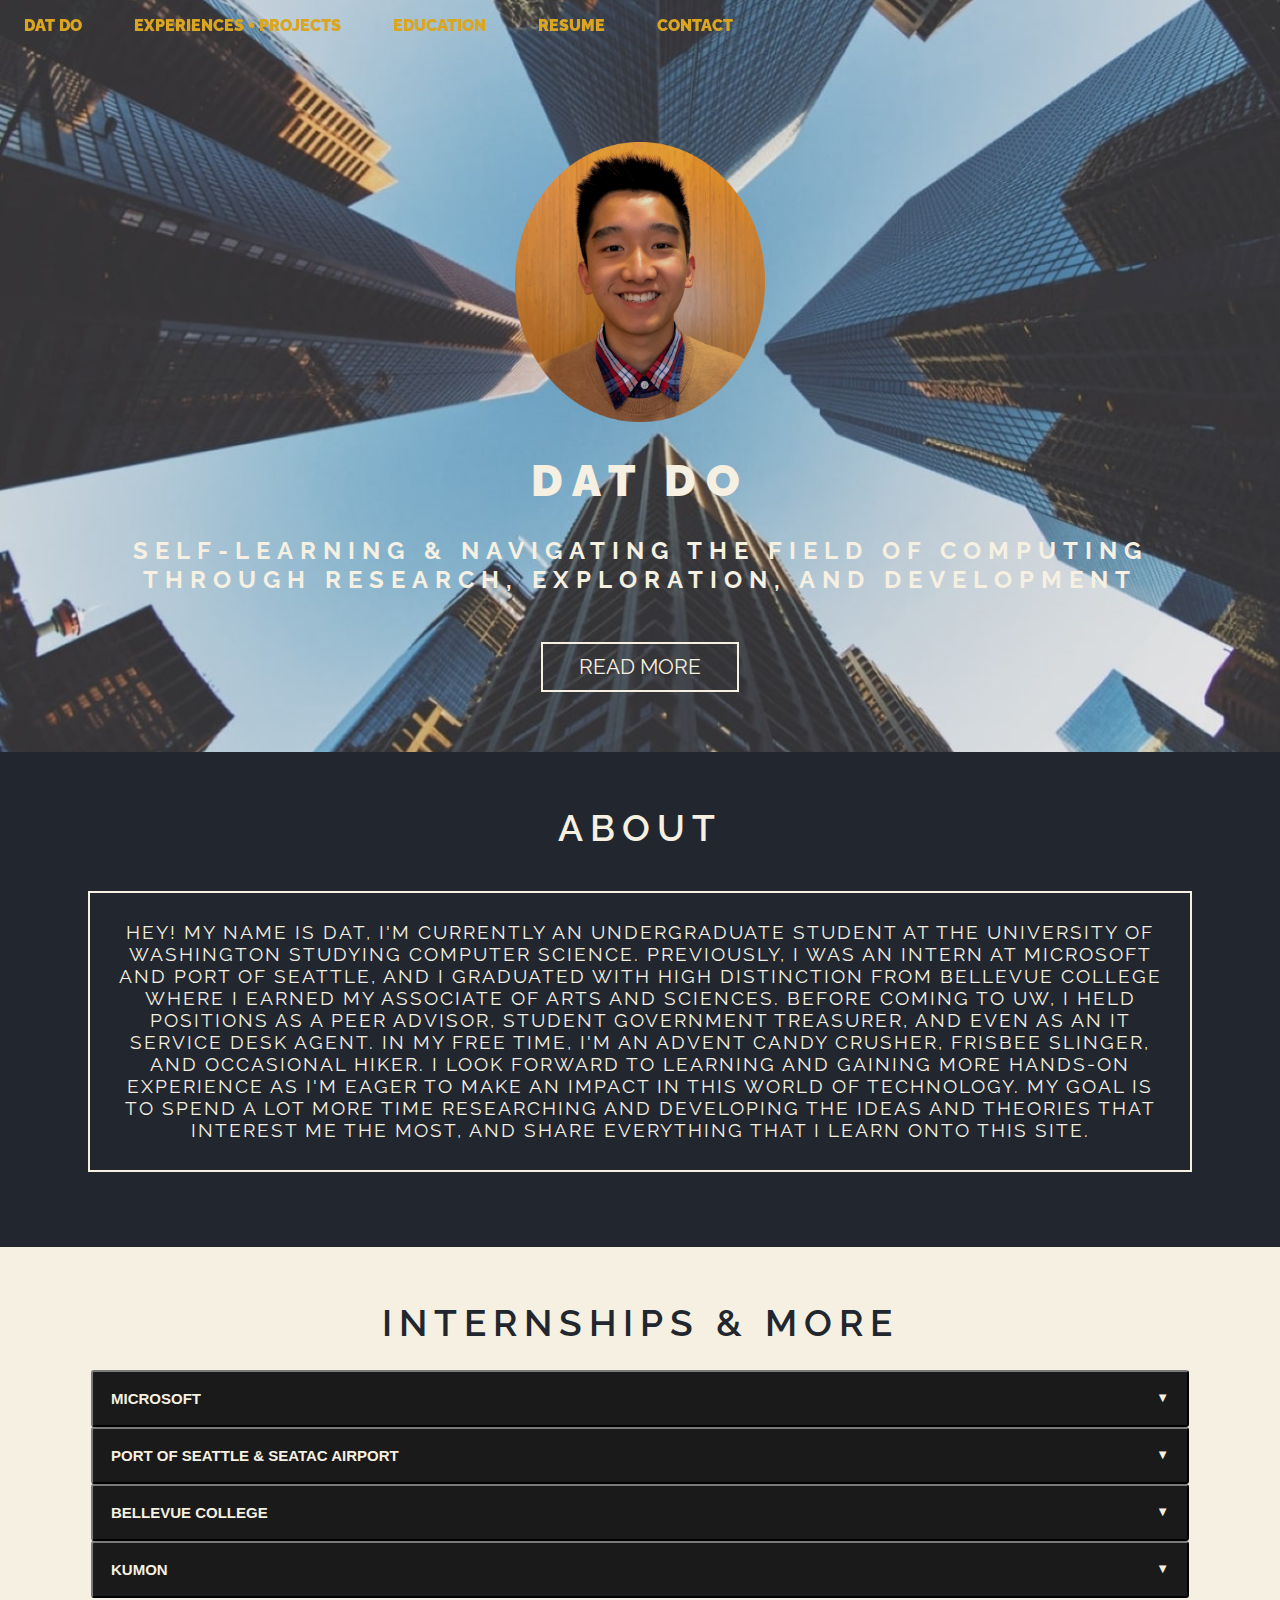
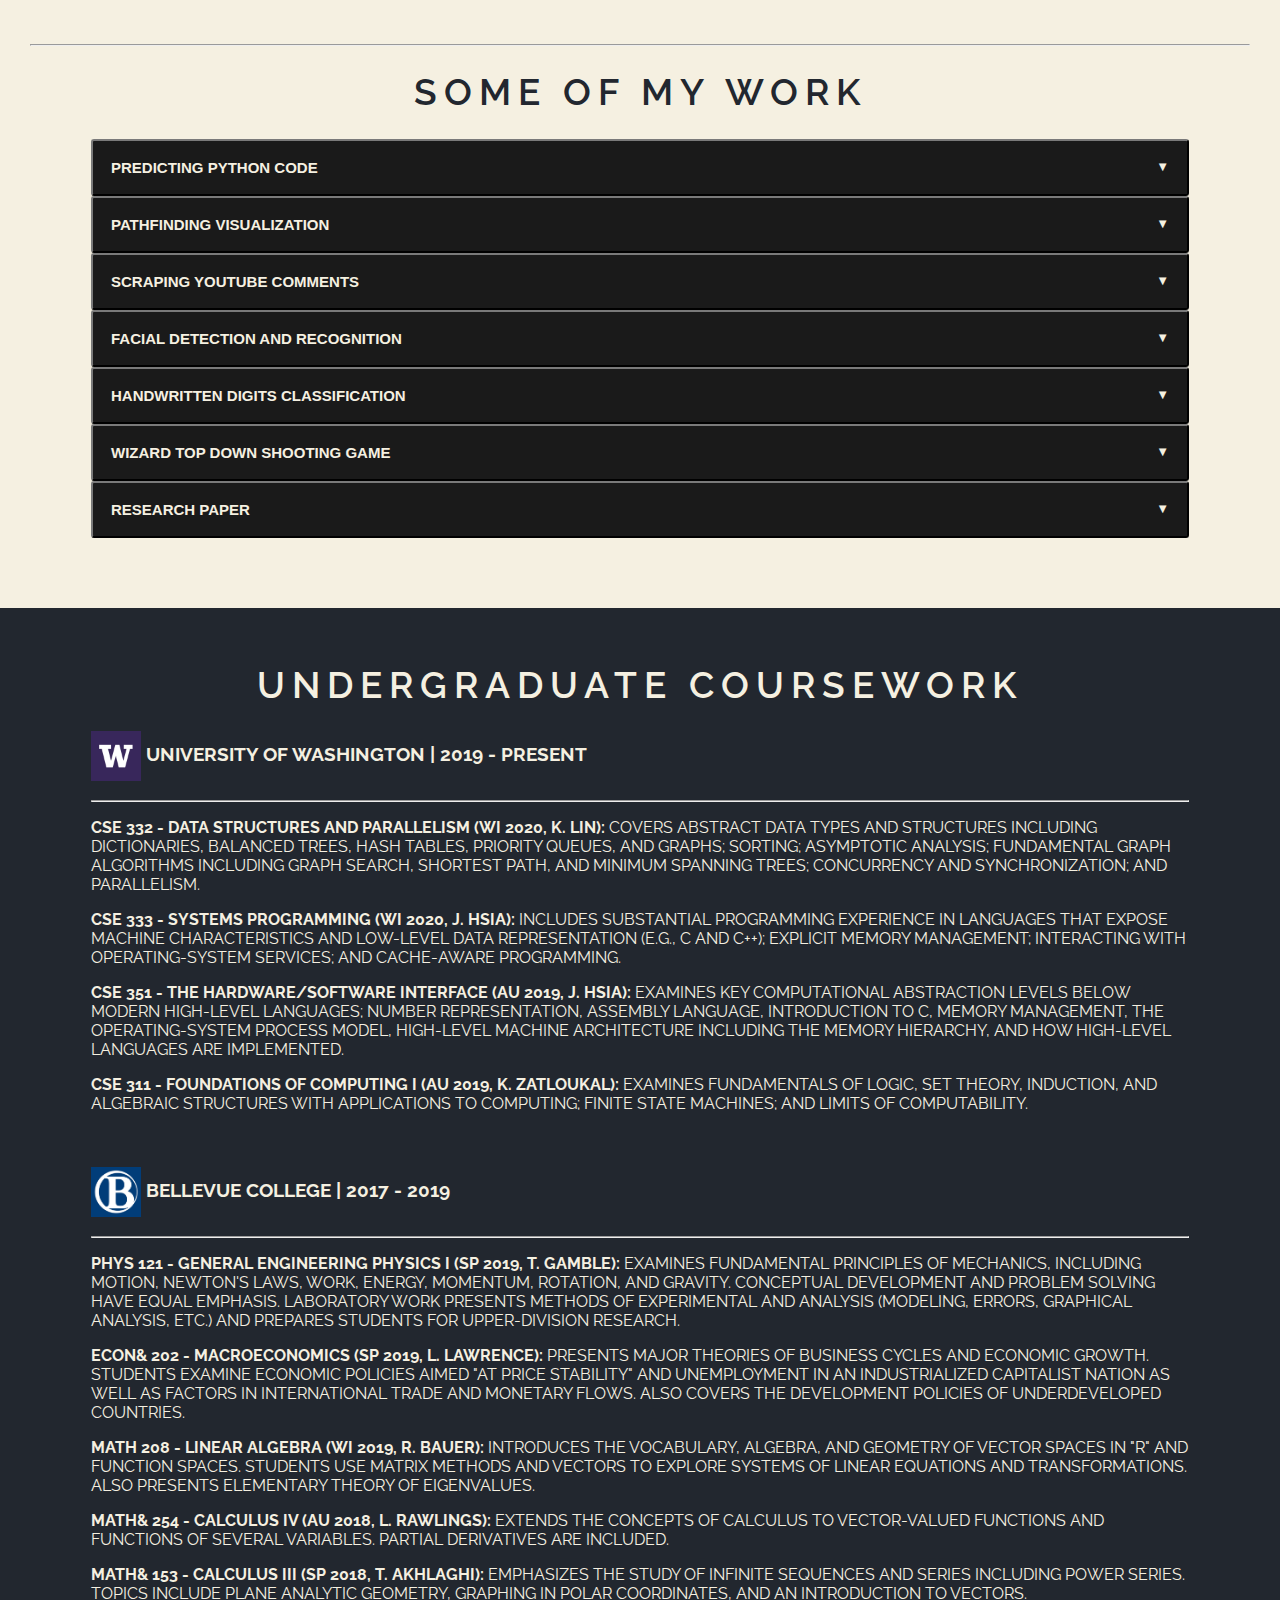
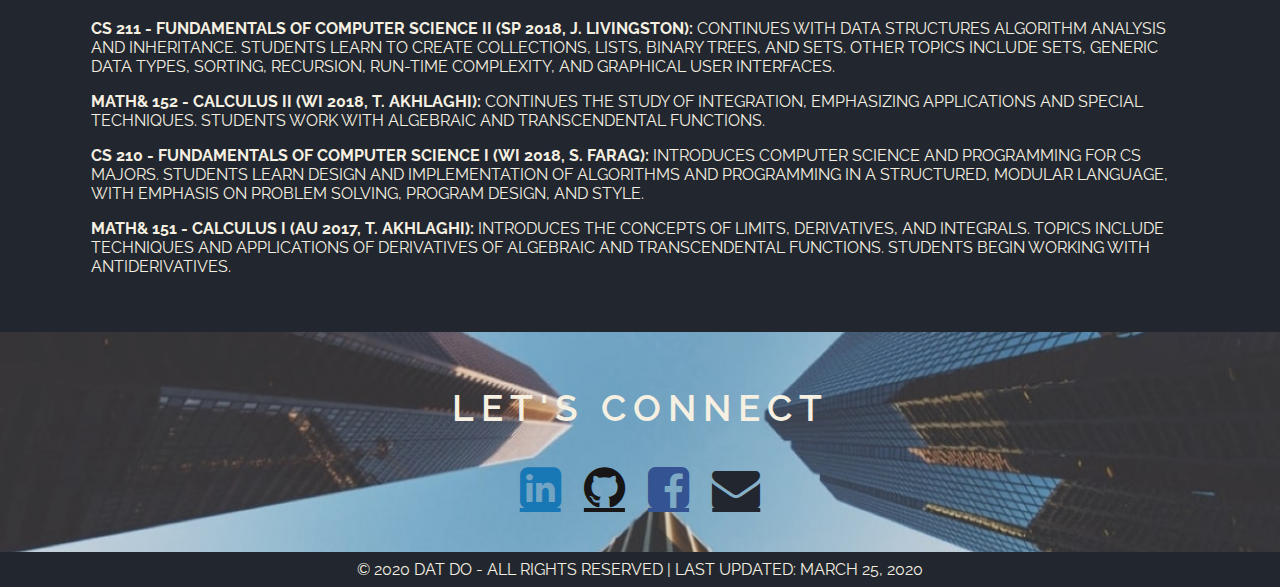
==== index.html @ 04da2ca2 "Minor updates." ====
<!doctype html>

<html lang="en">

    <head>
        <title>Dat Do</title>
        <meta name="title" content="Dat Do">
        <meta name="description" content="Self-learning & navigating the field of computing through research, exploration, 
		    and development">
        <meta name="author" content="Dat Do">
        <meta name="url" content="https://datddo.com"/>
        <meta name="image" content="images/header.jpg">

        <meta charset="UTF-8">
        <meta name="viewport" content="width=device-width, initial-scale=1">

        <link rel="icon" href="images/header.jpg">
        <link rel="stylesheet" type="text/css" href="css/styles.css">
        <link rel="stylesheet" type="text/css" href="https://cdnjs.cloudflare.com/ajax/libs/font-awesome/4.7.0/css/font-awesome.min.css">

        <script src="https://code.jquery.com/jquery-3.3.1.js"></script>
        <script src="scripts/animate_scrolling.js"></script>
        <script src="scripts/navbar_color.js"></script>
    </head>

    <body>
        <nav>        
            <ul>
                <li><a href="#intro"><strong>Dat Do</strong></a></li>
                <li><a href="#portfolio"><strong>Experiences + Projects</strong></a></li>
                <li><a href="#education"><strong>Education</strong></a></li>
                <li><a href="resume/DatDoResume.pdf" target="_blank"><strong>Resume</strong></a></li>
                <li><a href="#connect" target="_blank"><strong>Contact</strong></a></li>
            </ul>
        </nav>

        <section class="home-hero" id="intro">
            <img src="images/DatDo.png" style="height:280px; width:250px" alt="">
            <h1 class="title">Dat Do</h1>
            <div class="container">
                <h1 class="intro">Self-learning & navigating the field of computing through research, exploration, 
				and development</h1>
                <a href="#about" class="button button-accent">Read More</a>
            </div>
        </section>

        <section class="home-about" id="about">
            <div class="container">
                <h1>About</h1>
                <div class="home-about-textbox">
                    <p>Hey! My name is Dat, I'm currently an undergraduate student at the University of Washington studying Computer
                    Science. Previously, I was an intern at Microsoft and Port of Seattle, and I graduated with high distinction from
                    Bellevue College where I earned my Associate of Arts and Sciences. Before coming to UW, I held positions as a Peer
                    Advisor, Student Government Treasurer, and even as an IT Service Desk Agent. In my free time, I'm an advent Candy 
                    Crusher, frisbee slinger, and occasional hiker. I look forward to learning and gaining more hands-on experience as 
                    I'm eager to make an impact in this world of technology. My goal is to spend a lot more time researching and 
                    developing the ideas and theories that interest me the most, and share everything that I learn onto this site.</p>
                </div>
            </div>
        </section>

        <section class="portfolio" id="portfolio">
            <h1>Internships & More</h1>
            <div class="container">
                <button class="accordion">Microsoft</button>
                <div class="panel">
                    <img src="images/microsoft.png" style="width:50px; height:50px; display: inline; vertical-align: middle; 
                    margin-top: 0em;" alt=""/><br>
                    <br><strong>High School Software Engineering Intern</strong><br>
                    June 2019 - September 2019<br>
                    Redmond, WA<br>
                    <br>Worked on the Data + AI Team under Visual Studio Dev Tools. Launched and maintained a machine learning 
                        contest platform, empowering developers and data scientists alike to cooperate and solve problems through 
                        building novel machine learning models. Engineered Continuous Integration/Continuous Delivery to automate 
                        our team’s process of going from new commits in the source code to live production, eliminating much of 
                        the initial manual overhead involving dev environment setup and testing. Built a contest-winning Seq2Seq 
                        Frequency Model to predict Python code based on 2,000 top-starred GitHub repos. Learned to utilize Azure 
                        cloud services (DevOps, Pipelines, Resources, etc.), leverage open-source, and commit quality code.
                </div>
                <button class="accordion">Port of Seattle & SeaTac Airport</button>
                <div class="panel">
                    <img src="images/portofseattle.png" style="width:50px; height:50px; display: inline; vertical-align: middle; 
                    margin-top: 0em;" alt=""/><br>
                    <br><strong>Machine Learning Intern</strong><br>
                    July 2018 - September 2018<br>
                    Seattle, WA<br>
                    <br>Actively contributed to the Air Cargo Computer Vision prototype in implementing a COCO-trained model over 
                        cargo and aircraft images at Sea-Tac Airport. Security cameras are then implemented to accurately detect 
                        the cargo and aircrafts on the airfield, ensuring proper operations. Additionally defined and implemented 
                        a Facial Detection and Recognition system to further enhance skills/knowledge of computer vision, a 
                        Convolutional Neural Network to classify handwritten digits, and an NLTK model to perform text sentiment 
                        analysis on Twitter tweets. Worked closely with the Solution Designs Cohort as a Project Manager to support 
                        the Airport Innovation team in building an Alexa Skills Kit for Sea-Tac Airport passengers; the Skills Kit 
                        could provide information such as flight information, checkpoint wait times, concessions, parking, and more.
                </div>
                <button class="accordion">Bellevue College</button>
                <div class="panel">
                    <img src="images/bellevuecollege.jpg" style="width:50px; height:50px; display: inline; vertical-align: middle; 
                    margin-top: 0em;" alt=""/><br>
                    <br><strong>IT Service Desk Agent</strong><br>
                    March 2019 - June 2019<br>
                    Bellevue, WA<br>
                    <br>Assisted students, faculty, and administrative staff in resolving various technology-related problems including 
                        but not limited to: remote access services, Canvas Learning Management System, and software/hardware 
                        troubleshooting.<br>
                    <br><hr>
                    <br><strong>Treasurer of Associated Student Government</strong><br>
                    September 2018 - January 2019<br>
                    Bellevue, WA<br>
                    <br>Held responsibility for the overall administration of the Associated Student Government budget with over $500,000 
                        from four different budget accounts, enabling clubs/programs to operate and grow in and outside of the college. 
                        Led meetings as Chair of the Services & Activities Fee Committee to review and approve funding requests based on 
                        needs and available budget. Reported on a weekly basis to the Executive Committee as well as the Associated Students 
                        of Bellevue College.<br>
                    <br><hr>
                    <br><strong>Peer Advisor / Student Ambassador</strong><br>
                    September 2017 - June 2018<br>
                    Bellevue, WA<br>
                    <br>Provided crucial knowledge of the admissions process to over 200 students per academic quarter through giving Tours, 
                        Information Sessions, and New Student Orientations. Assisted with various services and systems within the Student 
                        Central department including but not limited to: handling Official Transcripts and documentation, managing Client 
                        Relationship Management (CRM) tool, and filing Financial Aid data. FERPA trained to deal with various confidential 
                        documents and information.
                </div>
                <button class="accordion">Kumon</button>
                <div class="panel">
                    <img src="images/kumon.jpg" style="width:50px; height:50px; display: inline; vertical-align: middle; 
                    margin-top: 0em;" alt=""/><br>
                    <br><strong>Center Assistant</strong><br>
                    January 2017 - August 2017<br>
                    Renton, WA<br>
                    <br>Assisted and tutored ~35 students in basic Math and Reading/Writing skills. Graded bi-weekly assignments and homework.
                </div>
            </div>
            <br><br><hr>
            <h1>Some of my work</h1>
            <div class="container">
                <button class="accordion">Predicting Python Code</button>
                <div class="panel">
                    <p>Project Insight: Sequence-to-Sequence Frequency model used to predict Python code. Dataset given consisted of tokenized Python 
                        code with method headers and invocators identified to eliminate the process of parsing on the participants' end. 
                        The goal is to give the top 5 suggestions whenever a "TOKEN_TO_PREDICT" is encountered in the tokenized files.
                        Approach was initially to use a Compact Prediction Tree but later optimized to eliminate the use of a tree in 
                        favor of a list. This is because any sequence is guaranteed to be 2 elements long with the first being the 
                        method header and the second being the method invocator. It was unncessary to traverse through a tree with 
                        every retrieval of a method invocator. Using a list allows for constant retrievals, and thus, faster when 
                        there are over hundreds of thousands of sequences (even millions). The tokenized Python code was extracted 
                        from roughly 2000 starred Github repos. Tech Stack: Python, Tree/List/Dictionary Data Structures, CPT, etc.
                    <a href="https://github.com/dddat1017/Compact-Prediction-Tree" target="_blank">Learn more!</a></p>
                </div>
                <button class="accordion">PathFinding Visualization</button>
                <div class="panel">
                    <p>Project Insight: Find the shortest path from a 'starting' cell to an 'exit' cell using the Breadth-First Search 
                    (BFS) algorithm. This implementation utlized a queue to traverse through all the possible "nodes", or cells, 
                    from the start to the exit. 
                    Tech stack: JavaScript, JQuery, Queue, etc. <a href="https://github.com/dddat1017/PathFinding-Visualization" 
                    target="_blank">Learn more!</a></p>
                    <a href="pathfind/" target="_blank">Check it out!</a><br>
                    <img src="images/path.gif" style="width:500px; max-width:100%; margin:15px;" alt=""/>
                </div>
                <button class="accordion">Scraping Youtube Comments</button>
                <div class="panel">
                    <p>Project Insight: Scrape data (comments) from any Youtube video. Uses a browser automator to work with the 
                    dynamics of Youtube web pages. Note, only the <em>comments</em> will be extracted, not any of the replies 
                    that may be under a comment. Tech stack: Python, Selenium, etc. 
                    <a href="https://github.com/dddat1017/Scraping-Youtube-Comments" target="_blank">Learn more!</a></p>
					<img src="images/YTcomments.gif" style="width:450px; max-width:100%; max-height:70%;" alt=""/>
					<img src="images/scraping.gif" style="width:450px; max-width:100%;" alt=""/>
                </div>
                <button class="accordion">Facial Detection and Recognition</button>
                <div class="panel">
                    <p>Project Insight: Computer vision model that detects and recognizes real-life human faces. A neat implementation 
                    to this is that it collects and trains data almost instantaneously. Tech stack: Python, OpenCV, etc. 
                    <a href="https://github.com/dddat1017/Facial-Detection-Recognition" target="_blank">Learn more!</a></p>
                    <img src="images/Face.gif" style="width:500px; max-width:100%;" alt=""/>
                </div>
                <button class="accordion">Handwritten Digits Classification</button>
                <div class="panel">
                    <p>Project Insight: Convolutional neural network (CNN) model that recognizes handwritten digits from the MNIST Dataset. 
                    Tech stack: Python, Pytorch, Numpy, Matplotlib, etc. 
                    <a href="https://github.com/dddat1017/Handwritten-Digits-Classification" target="_blank">Learn more!</a></p>
                    <img src="images/Digits.gif" style="width:290px; height:300px;" alt=""/>
                </div>
                <button class="accordion">Wizard Top Down Shooting Game</button>
                <div class="panel">
                    <p>Project Insight: Simple Wizard Top Down Shooter Game to become familiarized with writing code for a game. 
                    Interesting and easy way that got me started with coding! Tech stack: Java, Java Swing, Object Oriented Programming, etc. 
                    <a href="https://github.com/dddat1017/Wizard-Top-Down-Shooting-Game" target="_blank">Learn more!</a></p>
                    <img src="images/Wiz4rdGame.gif" style="width:500px; max-width:100%;" alt=""/>
                </div>
                <button class="accordion">Research Paper</button>
                <div class="panel">
                    <p>Paper Insight: "The Debates on the Development and Research of AI: How Much Limitation, if any". 
                    Final Research Paper for English 201 (Bellevue College) on the debates behind the research and development of AI. 
                    Note: This is NOT an official scholarly document.</p>
                    <a href="https://www.academia.edu/36855782/The_Debates_on_the_Development_and_Research_of_AI_How_much_Limitation_if_any" target="_blank">View Publication</a>
                </div>
            </div>
        </section>

        <section class="education" id="education">
            <h1>Undergraduate Coursework</h1>
            <div class="container">
                <h3><img src="images/uw.jpg" style="width:50px; height:50px; display: inline; vertical-align: middle; 
                    margin-top: 0em;" alt=""/>    University of Washington | 2019 - Present</h3>
                <hr>
                <p style="text-align:left"><b>CSE 332 - Data Structures and Parallelism (WI 2020, K. Lin):</b> Covers abstract data types and 
                    structures including dictionaries, balanced trees, hash tables, priority queues, and graphs; sorting; asymptotic 
                    analysis; fundamental graph algorithms including graph search, shortest path, and minimum spanning trees; concurrency 
                    and synchronization; and parallelism.</p>
                <p style="text-align:left"><b>CSE 333 - Systems Programming (WI 2020, J. Hsia):</b> Includes substantial programming experience 
                    in languages that expose machine characteristics and low-level data representation (e.g., C and C++); explicit memory 
                    management; interacting with operating-system services; and cache-aware programming.</p>
                <p style="text-align:left"><b>CSE 351 - The Hardware/Software Interface (AU 2019, J. Hsia):</b> Examines key computational 
                    abstraction levels below modern high-level languages; number representation, assembly language, introduction to C, 
                    memory management, the operating-system process model, high-level machine architecture including the memory hierarchy, 
                    and how high-level languages are implemented.</p>
                <p style="text-align:left"><b>CSE 311 - Foundations of Computing I (AU 2019, K. Zatloukal):</b> Examines fundamentals of logic, 
                    set theory, induction, and algebraic structures with applications to computing; finite state machines; and limits of 
                    computability.</p>
                <br>
                <h3><img src="images/bellevuecollege.jpg" style="width:50px; height:50px; display: inline; vertical-align: middle; 
                    margin-top: 0em;" alt=""/>    Bellevue College | 2017 - 2019</h3>
                <hr>
                <p style="text-align:left"><b>PHYS 121 - General Engineering Physics I (SP 2019, T. Gamble):</b> Examines fundamental 
                    principles of mechanics, including motion, Newton's laws, work, energy, momentum, rotation, and gravity. Conceptual 
                    development and problem solving have equal emphasis. Laboratory work presents methods of experimental and analysis 
                    (modeling, errors, graphical analysis, etc.) and prepares students for upper-division research.</p>
                <p style="text-align:left"><b>ECON& 202 - Macroeconomics (SP 2019, L. Lawrence):</b> Presents major theories of business cycles and 
                    economic growth. Students examine economic policies aimed "at price stability" and unemployment in an industrialized 
                    capitalist nation as well as factors in international trade and monetary flows. Also covers the development policies 
                    of underdeveloped countries.</p>
                <p style="text-align:left"><b>MATH 208 - Linear Algebra (WI 2019, R. Bauer):</b> Introduces the vocabulary, algebra, and geometry of 
                    vector spaces in "R" and function spaces. Students use matrix methods and vectors to explore systems of linear equations 
                    and transformations. Also presents elementary theory of eigenvalues.</p>
                <p style="text-align:left"><b>MATH& 254 - Calculus IV (AU 2018, L. Rawlings):</b> Extends the concepts of calculus to vector-valued 
                    functions and functions of several variables. Partial derivatives are included.</p>
                <p style="text-align:left"><b>MATH& 153 - Calculus III (SP 2018, T. Akhlaghi):</b> Emphasizes the study of infinite sequences and series 
                    including power series. Topics include plane analytic geometry, graphing in polar coordinates, and an introduction to 
                    vectors.</p>
                <p style="text-align:left"><b>CS 211 - Fundamentals of Computer Science II (SP 2018, J. Livingston):</b> Continues with data structures 
                    algorithm analysis and inheritance. Students learn to create collections, lists, binary trees, and sets. Other topics 
                    include sets, generic data types, sorting, recursion, run-time complexity, and graphical user interfaces.</p>
                <p style="text-align:left"><b>MATH& 152 - Calculus II (WI 2018, T. Akhlaghi):</b> Continues the study of integration, emphasizing 
                    applications and special techniques. Students work with algebraic and transcendental functions.</p>
                <p style="text-align:left"><b>CS 210 - Fundamentals of Computer Science I (WI 2018, S. Farag):</b> Introduces computer science and 
                    programming for CS majors. Students learn design and implementation of algorithms and programming in a structured, 
                    modular language, with emphasis on problem solving, program design, and style.</p>
                <p style="text-align:left"><b>MATH& 151 - Calculus I (AU 2017, T. Akhlaghi):</b> Introduces the concepts of limits, derivatives, and 
                    integrals. Topics include techniques and applications of derivatives of algebraic and transcendental functions. Students 
                    begin working with antiderivatives.</p>
            </div>
        </section>

        <section class="connect" id="connect">
            <h1>Let's Connect</h1>
            <a href="https://www.linkedin.com/in/dddat/" target="_blank" class="fa fa-linkedin-square" style="font-size:48px;color:#1778B5;padding:0.2em"></a>
            <a href="https://github.com/dddat1017" target="_blank" class="fa fa-github" style="font-size:48px;color:#171515;padding:0.2em"></a>
            <a href="https://www.facebook.com/datdo1017" target="_blank" class="fa fa-facebook-square" style="font-size:48px;color:#345392;padding:0.2em"></a>
			<a href="mailto:datdo17@uw.edu" target="_top" class="fa fa-envelope" style="font-size:48px;color:#22272F;padding:0.2em"></a>
        </section>

        <footer class="container-fluid">
            &copy; 2020 Dat Do - All Rights Reserved | Last Updated: March 25, 2020
            <!-- Photos (background images) from Unsplash. -->
        </footer>

        <script src="scripts/portfolio_buttons.js"></script>
    </body>

</html>
---- css/styles.css ----
@import url('https://fonts.googleapis.com/css?family=Raleway');

/* Everything */

* {
    text-transform: uppercase;
}

/* Body */

body {
    margin: 0;
    font-family: 'Raleway', sans-serif;
    text-align: center;
}

/* Every image*/

img {
    margin-top: 7em;
    max-width: 100%;
    height: auto;
}

/* Container */

.container {
    width: 90%;
    margin: 0 auto;
}

/* Typography */

h1 {
    font-weight: 600;
    font-size: 2.3rem;
    letter-spacing: 7px;
}

/* When in mobile, texts are smaller. */
@media (max-width: 1024px) {
    h1 {
        font-weight: 900;
        font-size: 1.65rem;
        letter-spacing: 5px;
    }
    body {
        font-size: 0.80rem;
    }
}

/* "Dat Do" */

.title {
    font-weight: 900;
    font-size: 2.75rem;
    color: #f5f0e1;
    letter-spacing: 10px;
}

/* Intro below the name */

.intro {
    margin-bottom: 2em;
    font-size: 1.5em;
    font-weight: 700;
    color: #f5f0e1;
}

/* "Read More" button */

.button {
    display: inline-block;
    font-size: 1.3rem;
    text-decoration: none;
    border-width: 2px;
    border-style: solid;
    padding: .5em 1.75em;
    color: #f5f0e1;
}

.button-accent:active,
.button-accent:hover {
    background-color: darkgoldenrod;
}

/* "Read More" button's background stays transparent when clicked on in mobile*/
@media (max-width: 1024px) {
    .button-accent:active,
    .button-accent:hover {
        background-color: transparent;
    }
}

/* Navigation Bar */

nav {
    position: fixed;
}

    nav.black {
        background: #22272F;
    }

    nav ul {
        margin: 0;
        padding: 0;
        list-style: none;
    }

    nav li {
        display: inline-block;
        margin: 1em;
    }

    nav a {
        font-weight: 900;
        text-decoration: none;
        font-size: 1rem;
        padding: .5em;
        color: goldenrod;
    }

    nav ul li a.active,
    nav ul li a:hover {
        background-color: #22272F;
    }

    nav ul li a:after {
        background-color: transparent;
    }

    nav ul li a.active:after {
        background-color: transparent;
    }

/* Nav Bar has constant background color when screen width is less than 526px */
@media (max-width: 526px) {
    nav {
        background-color: #22272F;
    }
}

/* Nav buttons' backgrounds stay transparent when clicked on in mobile */
@media (max-width: 1024px) {
    nav ul li a.active,
    nav ul li a:hover {
        background-color: transparent;
    }
}

/* home-hero */

.home-hero {
    background-image: url(../images/Background.jpg);
    background-size: cover;
    background-position: center;
    padding: 30px;
    padding-bottom: 60px;
}

/* home-about */

.home-about {
    color: #f5f0e1;
    background-color: #22272F;
    background-size: cover;
    padding: 30px;
}

/* home-about-textbox */

.home-about-textbox {
    padding: .5em;
    letter-spacing: 2px;
}

    .home-about-textbox p {
        outline: 2px solid #f5f0e1;
        outline-offset: 0.5em;
        font-size: 1.2em;
        font-weight: 400;
        padding: 1em;
        margin-bottom: 2.5em;
    }

/* portfolio */

.portfolio {
    background-color: #f5f0e1;
    background-size: cover;
    padding: 30px;
    padding-bottom: 70px;
}

    .portfolio h1 {
        color: #22272F;
    }

/* Portfolio Buttons */
button.accordion {
    background-color: #1a1a1a;
    color: #f5f0e1;
    cursor: pointer;
    padding: 18px;
    width: 100%;
    text-align: left;
    border-color: #262626;
    outline: none;
    border-radius: 3px;
    font-size: 15px;
    transition: 0.4s;
    font-weight: 600;
}

    button.accordion.active,
    button.accordion:hover {
        background-image: url(../images/portfolio_background.jpg);
        background-size: cover;
    }

    button.accordion:after {
        content: '\25bc';
        font-size: 13px;
        color: #f5f0e1;
        float: right;
        margin-left: 5px;
    }

    button.accordion.active:after {
        content: "\25b2";
        color: #f5f0e1;
    }

    @media (max-width: 1024px) {
        button.accordion {
            font-size: 12px;
        }
    }

/* Panels when Portfolio Buttons are clicked */
.panel {
    padding: 0 18px;
    background-color: #22272F;
    max-height: 0;
    overflow: hidden;
    transition: 0.3s ease-in-out;
    opacity: 0;
    color: #f5f0e1;
}

    .panel.show {
        opacity: 1;
        max-height: 1000px;
        padding: 30px;
    }

    /* Nav buttons' backgrounds stay transparent when clicked on in mobile */
    @media (max-width: 1024px) {
        .panel.show {
            max-height: 2000px;
        }
    }

    .panel.hide {
        opacity: 0;
        height: 0;
    }

    .panel img {
        margin-top: 0.2em;
    }

    /* Links in panels */
    .panel a:link {
        color: goldenrod;
        text-decoration: underline;
    }

    .panel a:hover {
        text-decoration: none;
    }

    .panel a:active {
        text-decoration: underline;
    }

    .panel a:visited {
        color: goldenrod;
    }

/* education */

.education {
    color: #f5f0e1;
    background-color: #22272F;
    padding: 30px;
    padding-bottom: 40px;
    background-size: cover;
}

    .education h3 {
        text-align: left;
    }

/* connect */

.connect {
    background-image: url(../images/Background.jpg);
    background-size: cover;
    background-position: center;
    padding: 30px;
    color: #f5f0e1;
}

/* PathFinding Page */

table {
    border-collapse: collapse;
}

td {
    border: 1px solid;
    width: 17px;
    height: 17px;
}

    td.highlighted {
        background-color: red;
    }

.pathfind {
    text-align: left;
    border-radius: 5px;
    background-color: #F5F5F5;
    padding: 50px;
    margin: 0 auto;
    height: 100vh;
}

    .pathfind h1 {
        padding-top: 10px;
    }

#instructions {
    font-weight: bold;
    margin-bottom: 7px;
    color: green;
}

#okButton {
    padding: 3px;
}

#clearButton {
    padding: 3px;
}

#done {
    display: inline-block;
    font-size: 12px;
    background-color: black;
    color: white;
    padding: 10px 14px;
    border: none;
    border-radius: 4px;
    cursor: pointer;
    margin-top: 7px;
    margin-left: 5px;
}

    #done:hover {
        background-color: darkgoldenrod;
    }

#reset {
    display: inline-block;
    font-size: 12px;
    background-color: grey;
    color: white;
    padding: 10px 14px;
    border: none;
    border-radius: 4px;
    cursor: pointer;
    margin-top: 7px;
}

@media (max-width: 630px) {
    td {
        border: 1px solid;
        width: 20px;
        height: 20px;
    }

    .pathfind {
        padding: 45px;
    }

        .pathfind h1 {
            padding-top: 65px;
        }
}

/* footer */

footer {
    background-color: #22272F;
    color: #f5f0e1;
    padding: 8px;
    text-align: center;
}
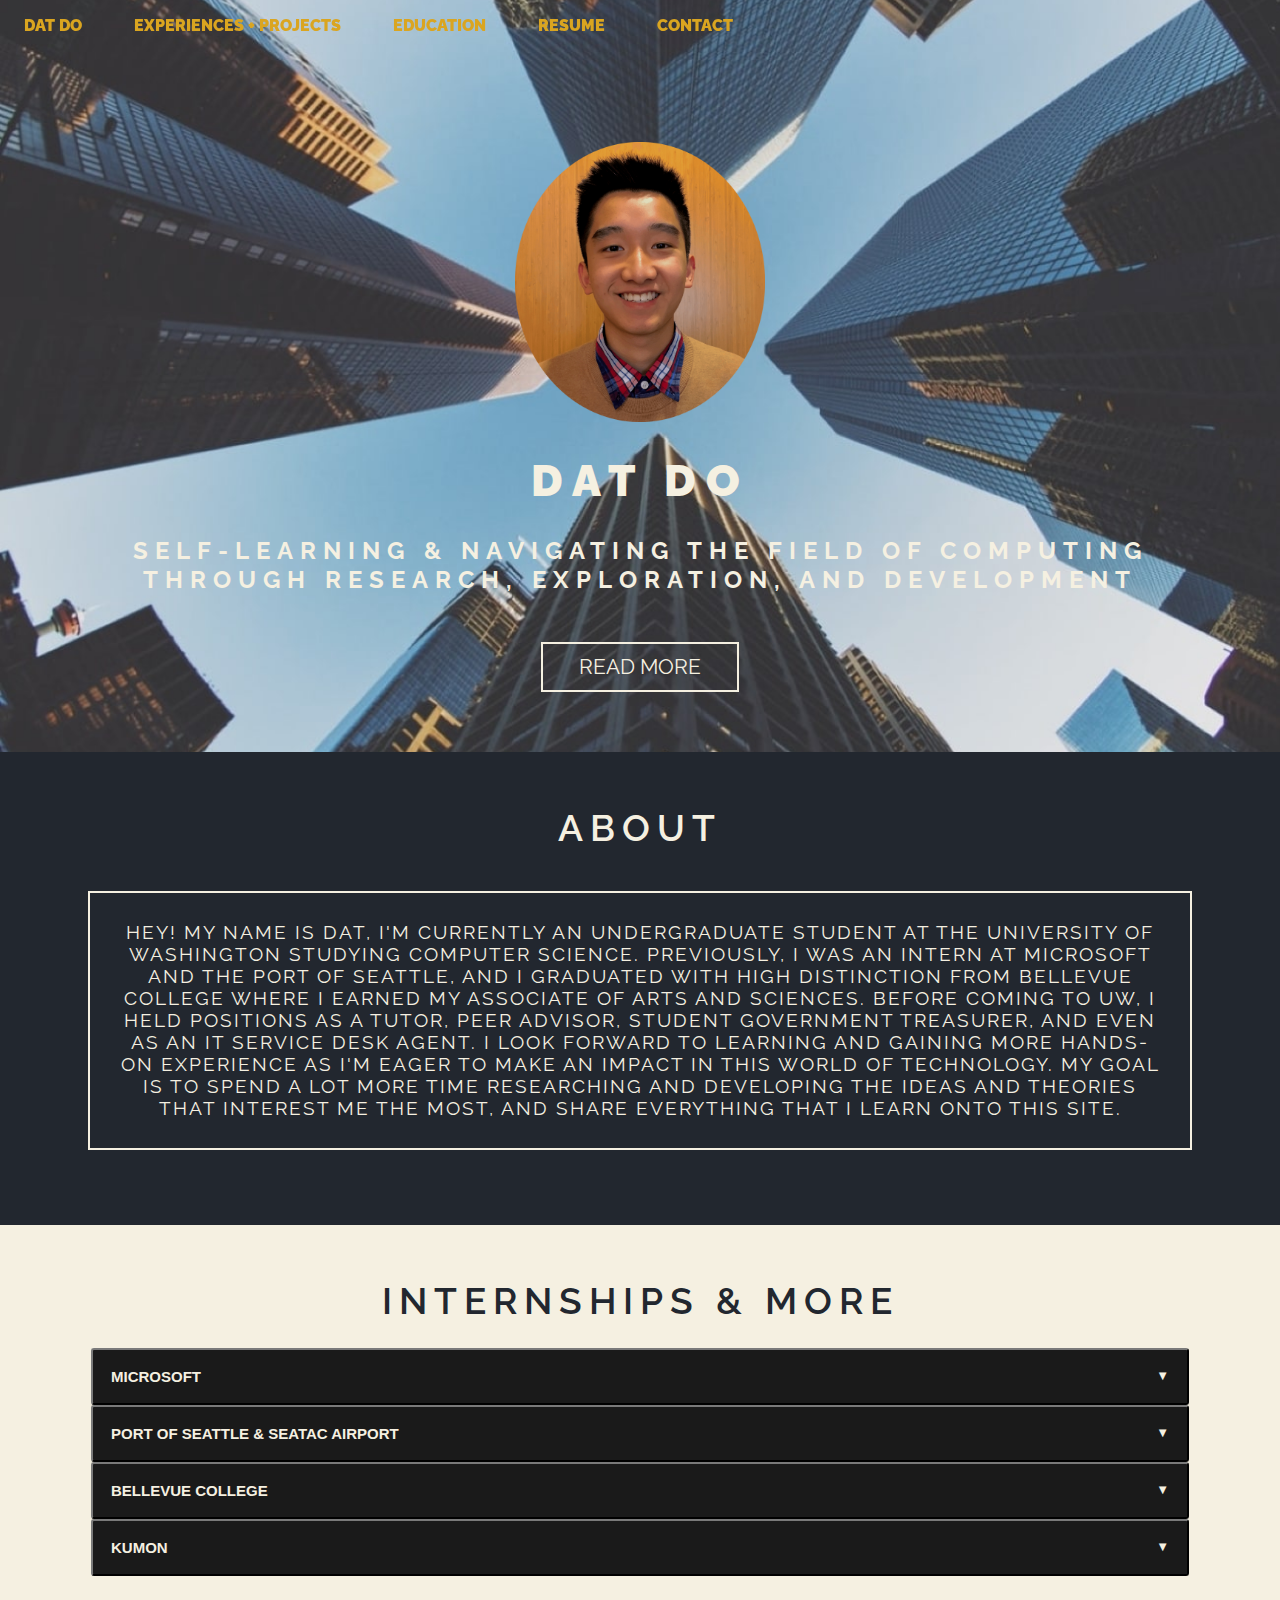
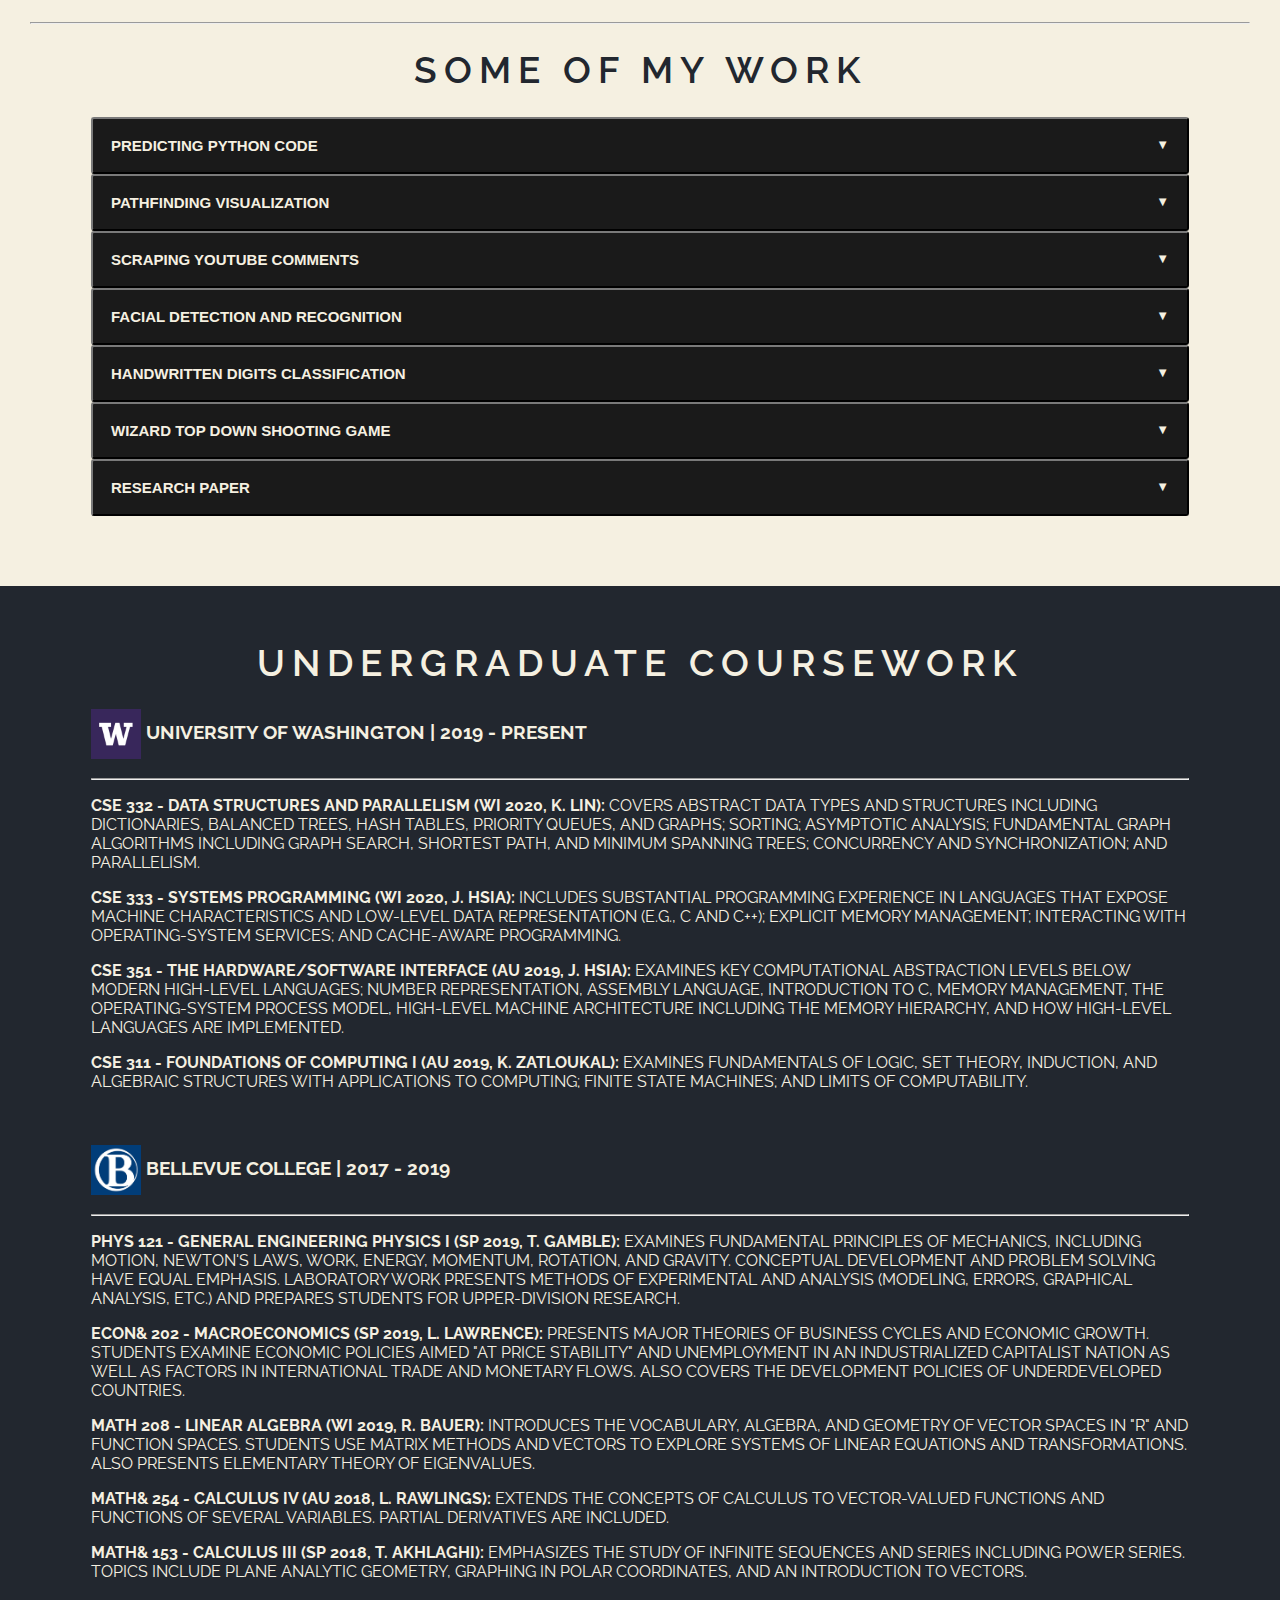
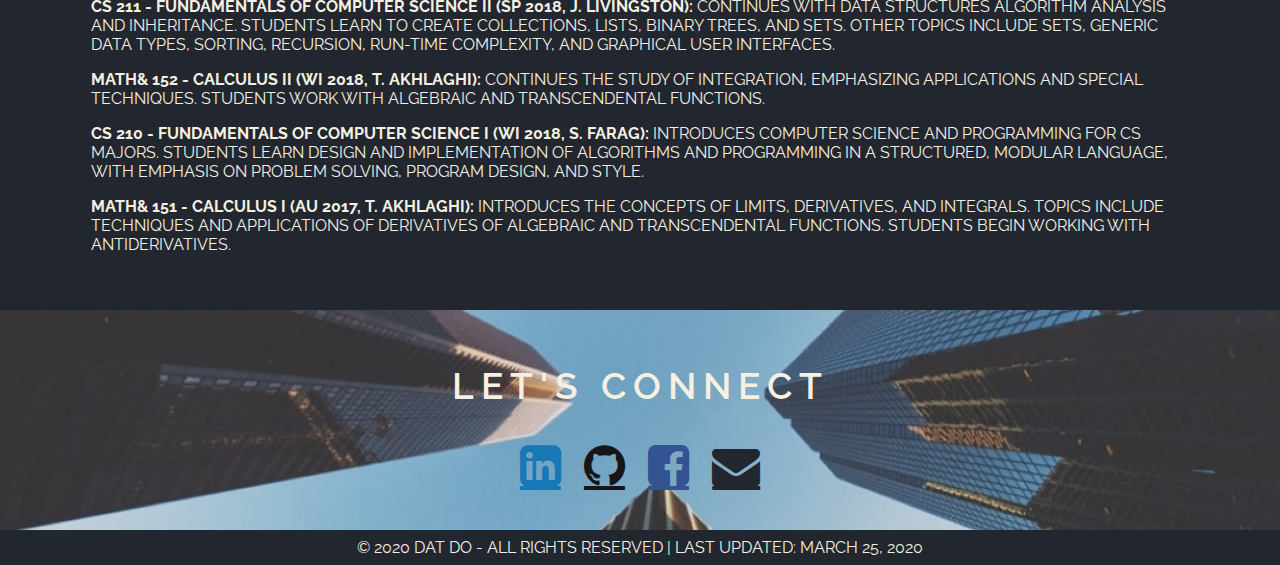
==== commit a4c0f34e: "main: minor updates." ====
--- a/index.html
+++ b/index.html
@@ -49,10 +49,9 @@
                 <h1>About</h1>
                 <div class="home-about-textbox">
                     <p>Hey! My name is Dat, I'm currently an undergraduate student at the University of Washington studying Computer
-                    Science. Previously, I was an intern at Microsoft and Port of Seattle, and I graduated with high distinction from
-                    Bellevue College where I earned my Associate of Arts and Sciences. Before coming to UW, I held positions as a Peer
-                    Advisor, Student Government Treasurer, and even as an IT Service Desk Agent. In my free time, I'm an advent Candy 
-                    Crusher, frisbee slinger, and occasional hiker. I look forward to learning and gaining more hands-on experience as 
+                    Science. Previously, I was an intern at Microsoft and the Port of Seattle, and I graduated with high distinction from
+                    Bellevue College where I earned my Associate of Arts and Sciences. Before coming to UW, I held positions as a Tutor, Peer
+                    Advisor, Student Government Treasurer, and even as an IT Service Desk Agent. I look forward to learning and gaining more hands-on experience as 
                     I'm eager to make an impact in this world of technology. My goal is to spend a lot more time researching and 
                     developing the ideas and theories that interest me the most, and share everything that I learn onto this site.</p>
                 </div>
@@ -69,13 +68,13 @@
                     <br><strong>High School Software Engineering Intern</strong><br>
                     June 2019 - September 2019<br>
                     Redmond, WA<br>
-                    <br>Worked on the Data + AI Team under Visual Studio Dev Tools. Launched and maintained a machine learning 
-                        contest platform, empowering developers and data scientists alike to cooperate and solve problems through 
-                        building novel machine learning models. Engineered Continuous Integration/Continuous Delivery to automate 
-                        our team’s process of going from new commits in the source code to live production, eliminating much of 
-                        the initial manual overhead involving dev environment setup and testing. Built a contest-winning Seq2Seq 
-                        Frequency Model to predict Python code based on 2,000 top-starred GitHub repos. Learned to utilize Azure 
-                        cloud services (DevOps, Pipelines, Resources, etc.), leverage open-source, and commit quality code.
+                    <br>Worked on the Data + AI team under Visual Studio Dev Tools. Launched and maintained a machine learning contest 
+                    platform where developers and data scientists alike build novel machine learning models through competitions 
+                    hosted by various organizers. Engineered the Continuous Integration/Continuous Delivery pipeline to automate our 
+                    team’s process of going from new commits in the source code to live production, eliminating much of the initial 
+                    manual overhead involving dev environment setup and testing. Built a contest-winning Seq2Seq Frequency Model to 
+                    predict Python code based on 2,000 top-starred GitHub repos. Learned to utilize Azure cloud services (DevOps, 
+                    Pipelines, Resources, etc.), leverage open-source, and commit quality code.
                 </div>
                 <button class="accordion">Port of Seattle & SeaTac Airport</button>
                 <div class="panel">
@@ -84,14 +83,15 @@
                     <br><strong>Machine Learning Intern</strong><br>
                     July 2018 - September 2018<br>
                     Seattle, WA<br>
-                    <br>Actively contributed to the Air Cargo Computer Vision prototype in implementing a COCO-trained model over 
-                        cargo and aircraft images at Sea-Tac Airport. Security cameras are then implemented to accurately detect 
-                        the cargo and aircrafts on the airfield, ensuring proper operations. Additionally defined and implemented 
-                        a Facial Detection and Recognition system to further enhance skills/knowledge of computer vision, a 
-                        Convolutional Neural Network to classify handwritten digits, and an NLTK model to perform text sentiment 
-                        analysis on Twitter tweets. Worked closely with the Solution Designs Cohort as a Project Manager to support 
-                        the Airport Innovation team in building an Alexa Skills Kit for Sea-Tac Airport passengers; the Skills Kit 
-                        could provide information such as flight information, checkpoint wait times, concessions, parking, and more.
+                    <br>Actively contributed to a novel Computer Vision prototype for classification and segmentation of aircraft and 
+                    ground equipment at Sea-Tac Airport. This involved identifying and labeling a few thousand images 
+                    captured at different gates on the airfield. Several detection models from the Tensorflow detection model zoo 
+                    are then trained on the dataset and analyzed for tradeoffs. Defined and implemented a Facial Detection and 
+                    Recognition system to further explore the various applications of Computer Vision, a Convolutional Neural 
+                    Network to classify handwritten digits, and an NLTK model to perform text sentiment analysis on Twitter tweets.
+                    Worked closely with the Solution Designs Cohort as a Project Manager to support the Airport Innovation team in 
+                    building an Alexa Skills Kit for Sea-Tac Airport passengers; the Skills Kit could provide information such as 
+                    flight information, checkpoint wait times, concessions, parking, and more.
                 </div>
                 <button class="accordion">Bellevue College</button>
                 <div class="panel">
@@ -108,10 +108,10 @@
                     September 2018 - January 2019<br>
                     Bellevue, WA<br>
                     <br>Held responsibility for the overall administration of the Associated Student Government budget with over $500,000 
-                        from four different budget accounts, enabling clubs/programs to operate and grow in and outside of the college. 
-                        Led meetings as Chair of the Services & Activities Fee Committee to review and approve funding requests based on 
-                        needs and available budget. Reported on a weekly basis to the Executive Committee as well as the Associated Students 
-                        of Bellevue College.<br>
+                    from four different budget accounts, enabling clubs/programs to operate and grow in and outside of the college. 
+                    Led meetings as Chair of the Services & Activities Fee Committee to review and approve funding requests based on needs 
+                    and available budget. Took on crucial roles within the College serving as a voice and platform for the student body 
+                    against critical issues.<br>
                     <br><hr>
                     <br><strong>Peer Advisor / Student Ambassador</strong><br>
                     September 2017 - June 2018<br>
@@ -119,7 +119,7 @@
                     <br>Provided crucial knowledge of the admissions process to over 200 students per academic quarter through giving Tours, 
                         Information Sessions, and New Student Orientations. Assisted with various services and systems within the Student 
                         Central department including but not limited to: handling Official Transcripts and documentation, managing Client 
-                        Relationship Management (CRM) tool, and filing Financial Aid data. FERPA trained to deal with various confidential 
+                        Relationship Management (CRM) tool, and filing Financial Aid data. FERPA-trained to deal with various confidential 
                         documents and information.
                 </div>
                 <button class="accordion">Kumon</button>
@@ -144,16 +144,15 @@
                         favor of a list. This is because any sequence is guaranteed to be 2 elements long with the first being the 
                         method header and the second being the method invocator. It was unncessary to traverse through a tree with 
                         every retrieval of a method invocator. Using a list allows for constant retrievals, and thus, faster when 
-                        there are over hundreds of thousands of sequences (even millions). The tokenized Python code was extracted 
+                        there are over hundreds of thousands of sequences (possibly millions). The tokenized Python code was extracted 
                         from roughly 2000 starred Github repos. Tech Stack: Python, Tree/List/Dictionary Data Structures, CPT, etc.
                     <a href="https://github.com/dddat1017/Compact-Prediction-Tree" target="_blank">Learn more!</a></p>
                 </div>
                 <button class="accordion">PathFinding Visualization</button>
                 <div class="panel">
-                    <p>Project Insight: Find the shortest path from a 'starting' cell to an 'exit' cell using the Breadth-First Search 
-                    (BFS) algorithm. This implementation utlized a queue to traverse through all the possible "nodes", or cells, 
-                    from the start to the exit. 
-                    Tech stack: JavaScript, JQuery, Queue, etc. <a href="https://github.com/dddat1017/PathFinding-Visualization" 
+                    <p>Project Insight: Interactive pathfinding playground where users define the start/end/barrier cells and the algorithms 
+                    behind the scene search for the shortest path on the grid. Two modes provided: regular BFS or bidirectional BFS.  
+                    Tech stack: JavaScript, JQuery, HTML/CSS, etc. <a href="https://github.com/dddat1017/PathFinding-Visualization" 
                     target="_blank">Learn more!</a></p>
                     <a href="pathfind/" target="_blank">Check it out!</a><br>
                     <img src="images/path.gif" style="width:500px; max-width:100%; margin:15px;" alt=""/>
--- a/css/styles.css
+++ b/css/styles.css
@@ -342,10 +342,10 @@
         padding-top: 10px;
     }
 
-#instructions {
-    font-weight: bold;
-    margin-bottom: 7px;
-    color: green;
+.info::after {
+    clear: both;
+    display: table;
+    content: '';
 }
 
 #okButton {
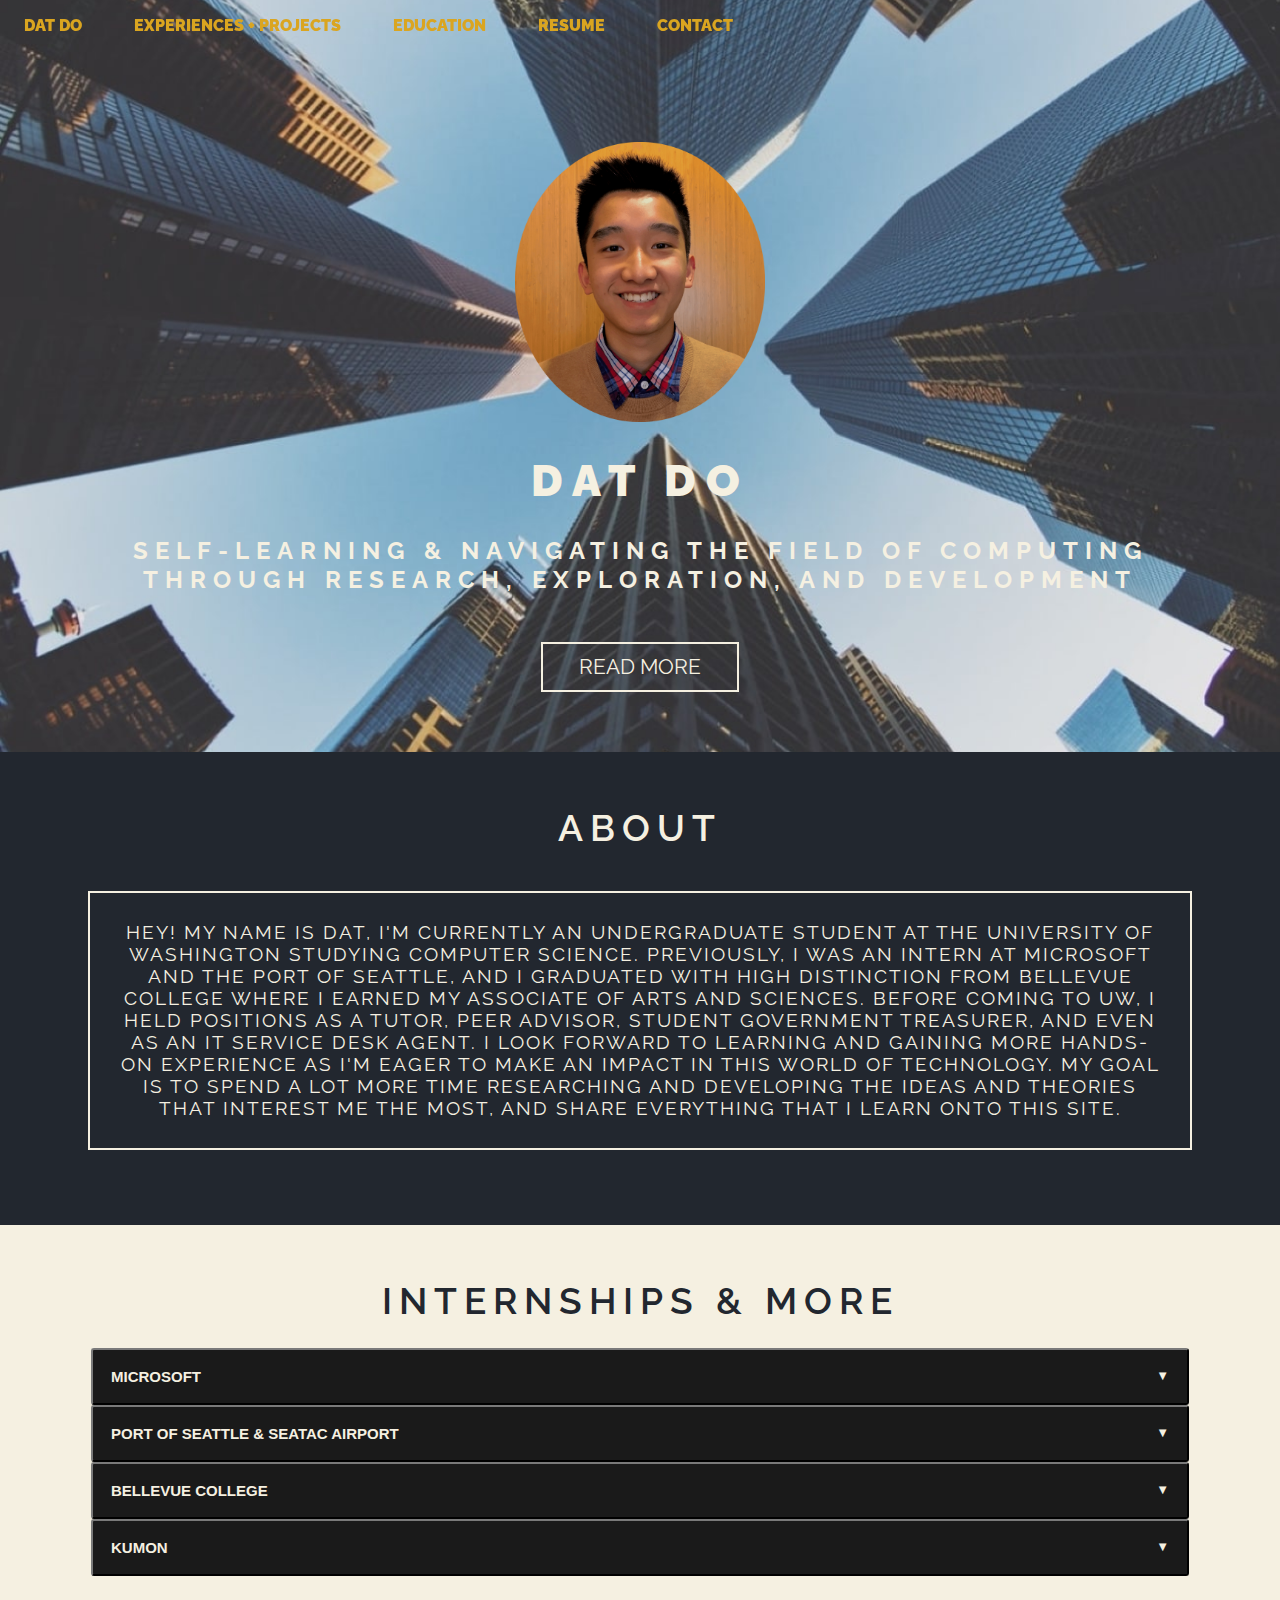
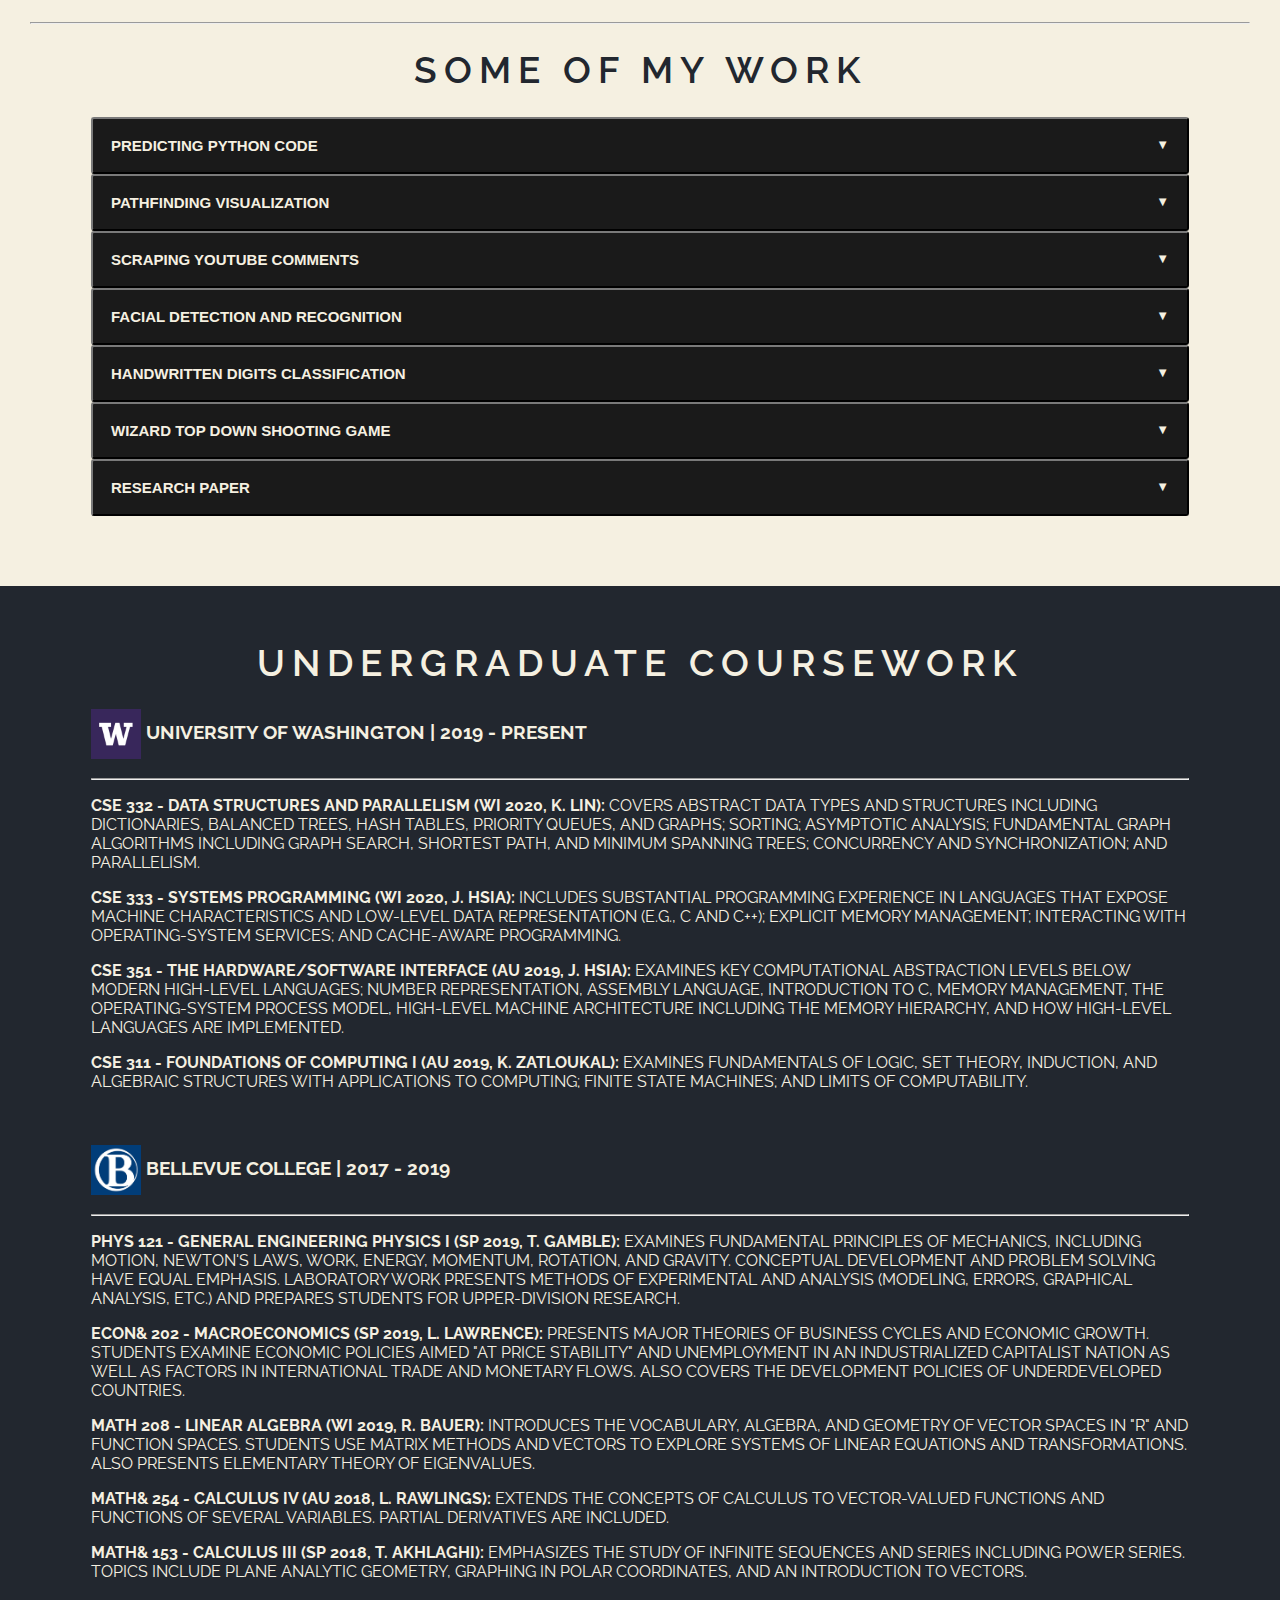
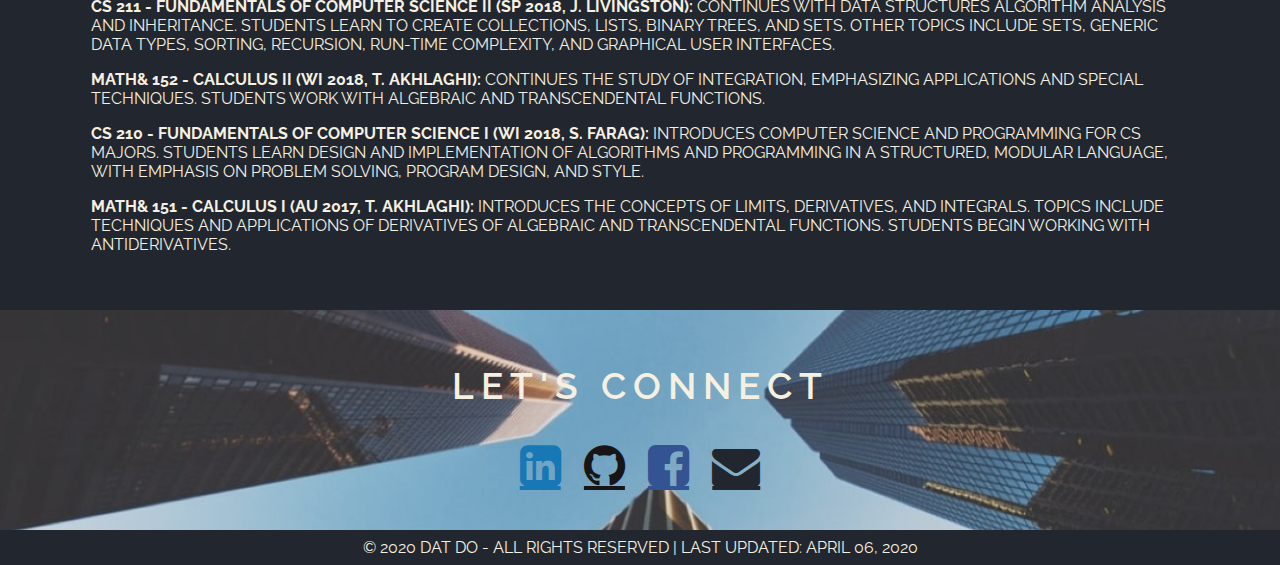
==== commit 7e1b3e94: "main: updated footer." ====
--- a/index.html
+++ b/index.html
@@ -260,7 +260,7 @@
         </section>
 
         <footer class="container-fluid">
-            &copy; 2020 Dat Do - All Rights Reserved | Last Updated: March 25, 2020
+            &copy; 2020 Dat Do - All Rights Reserved | Last Updated: April 06, 2020
             <!-- Photos (background images) from Unsplash. -->
         </footer>
 
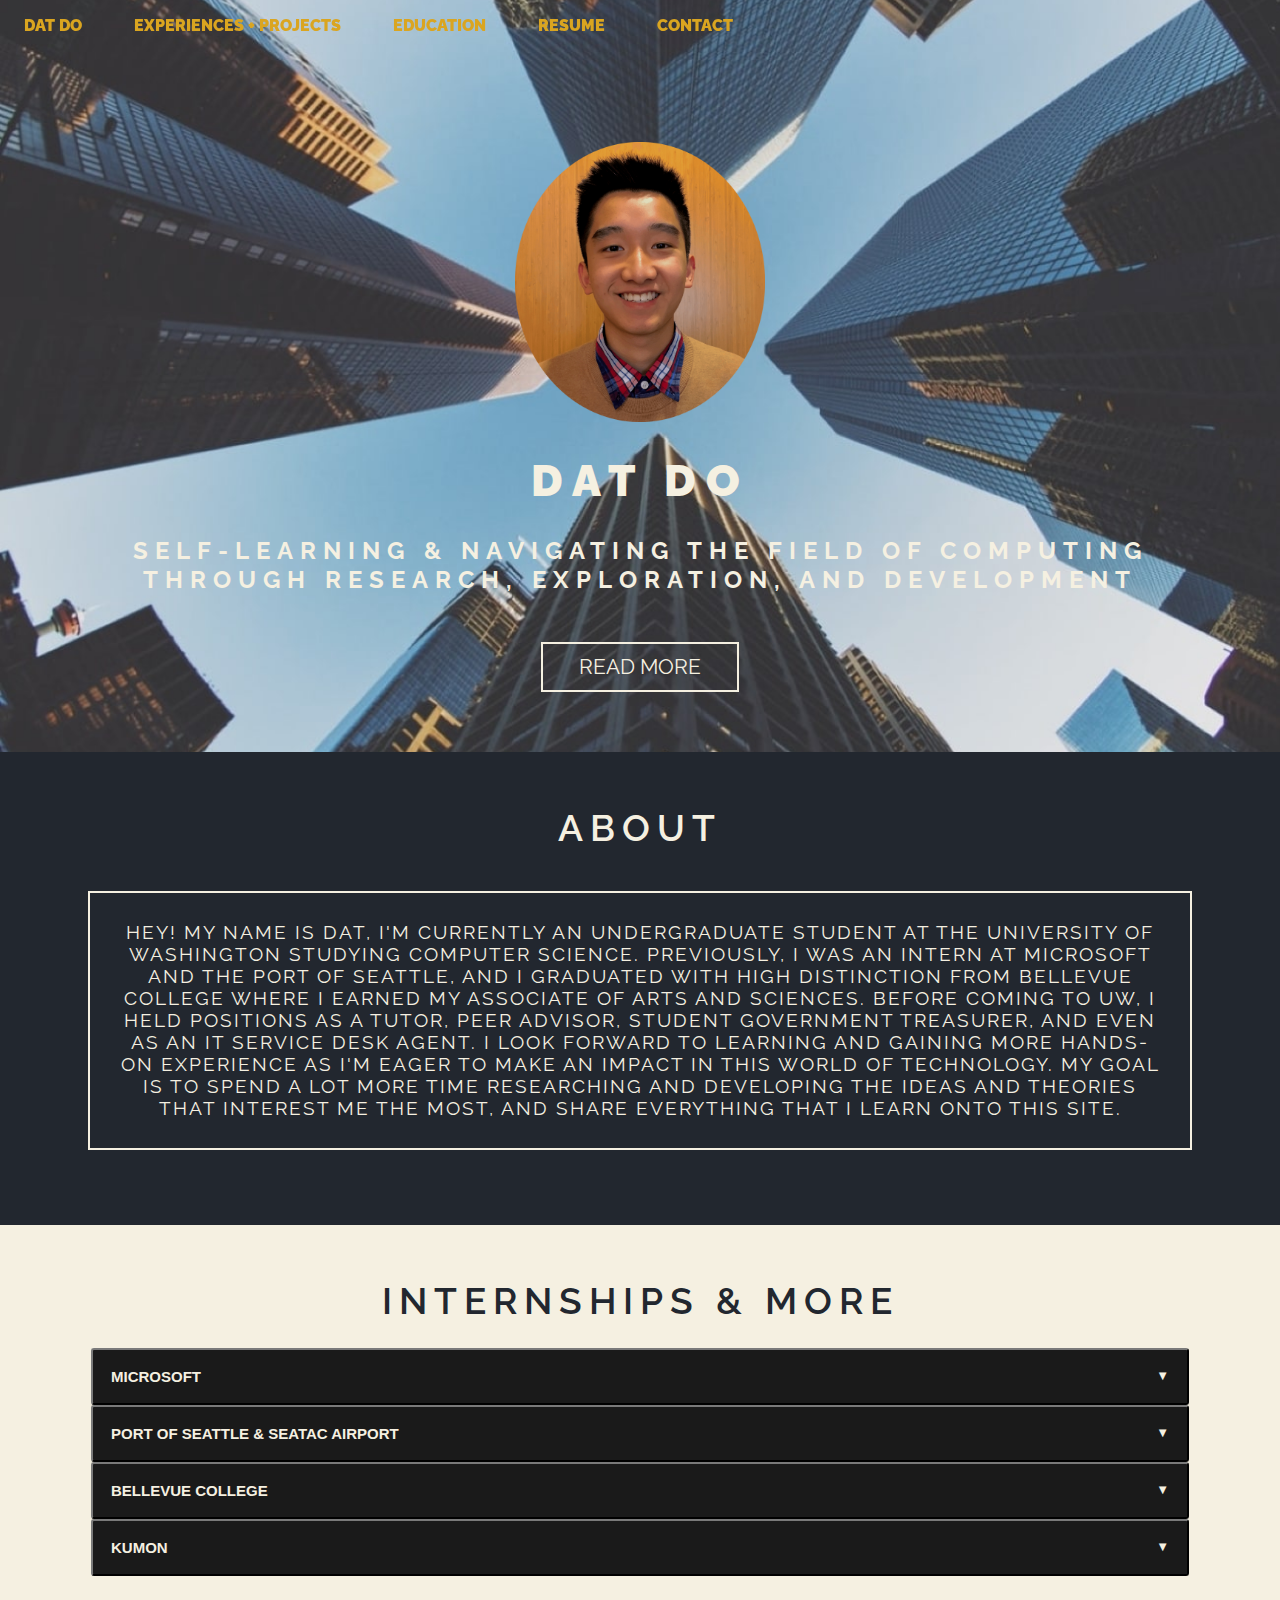
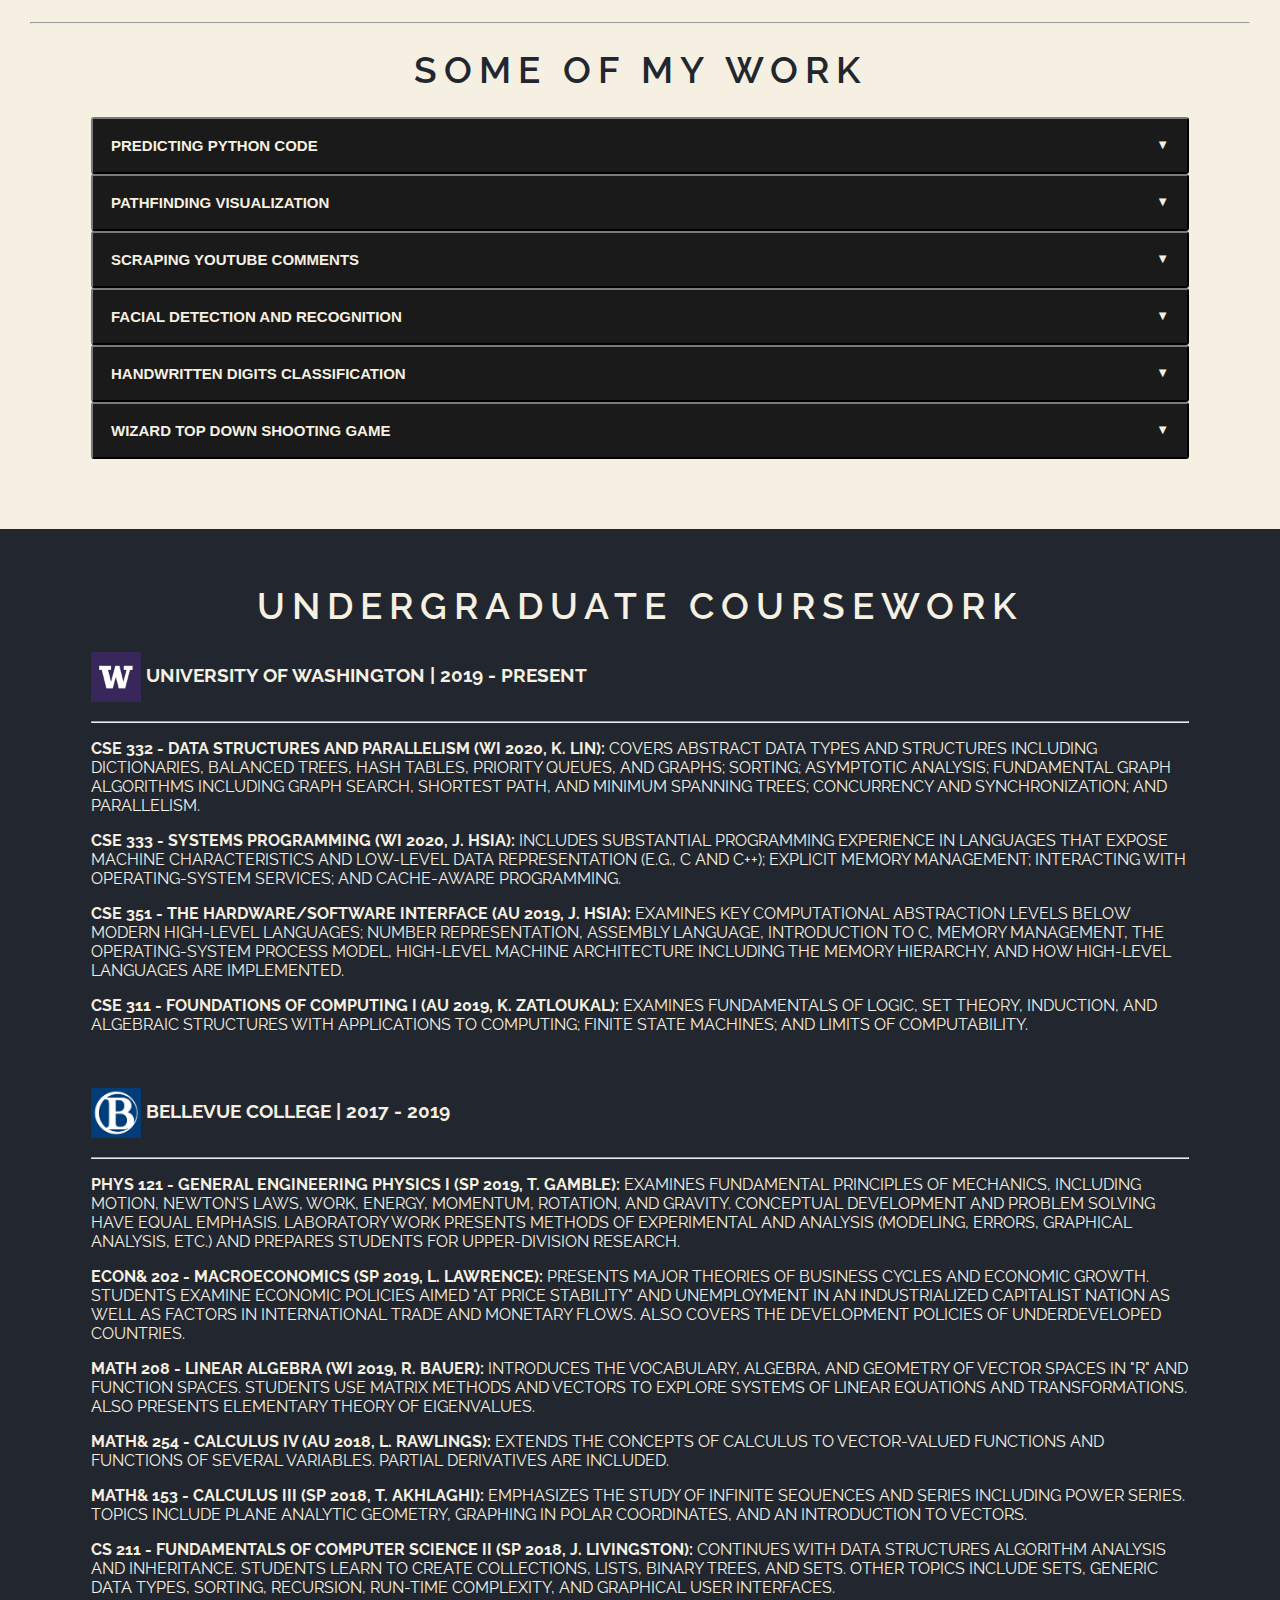
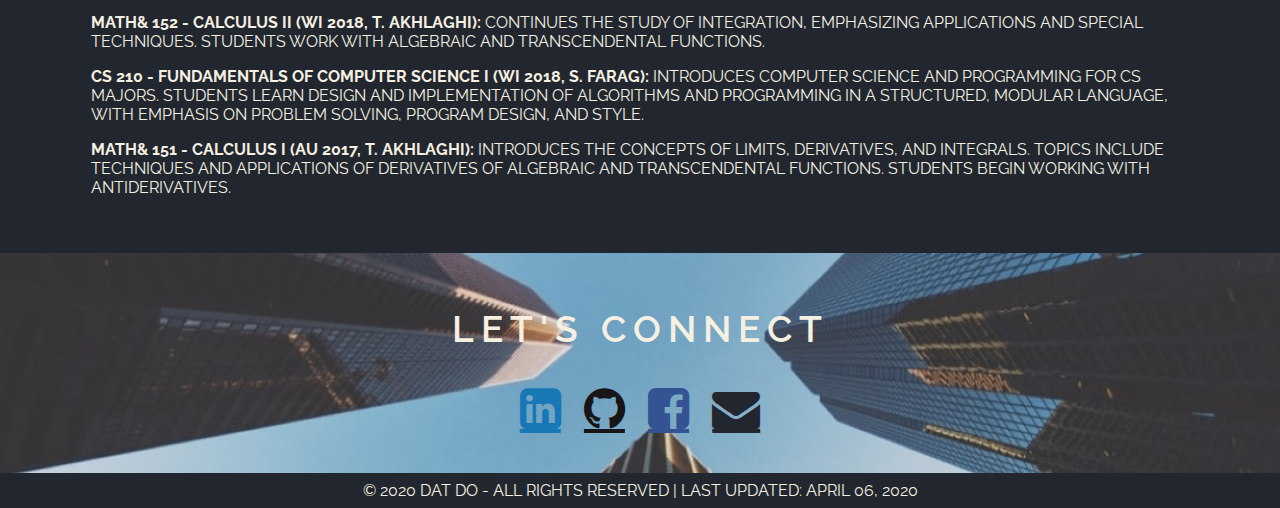
==== commit f0620446: "minor update." ====
--- a/index.html
+++ b/index.html
@@ -186,13 +186,6 @@
                     Interesting and easy way that got me started with coding! Tech stack: Java, Java Swing, Object Oriented Programming, etc. 
                     <a href="https://github.com/dddat1017/Wizard-Top-Down-Shooting-Game" target="_blank">Learn more!</a></p>
                     <img src="images/Wiz4rdGame.gif" style="width:500px; max-width:100%;" alt=""/>
-                </div>
-                <button class="accordion">Research Paper</button>
-                <div class="panel">
-                    <p>Paper Insight: "The Debates on the Development and Research of AI: How Much Limitation, if any". 
-                    Final Research Paper for English 201 (Bellevue College) on the debates behind the research and development of AI. 
-                    Note: This is NOT an official scholarly document.</p>
-                    <a href="https://www.academia.edu/36855782/The_Debates_on_the_Development_and_Research_of_AI_How_much_Limitation_if_any" target="_blank">View Publication</a>
                 </div>
             </div>
         </section>
